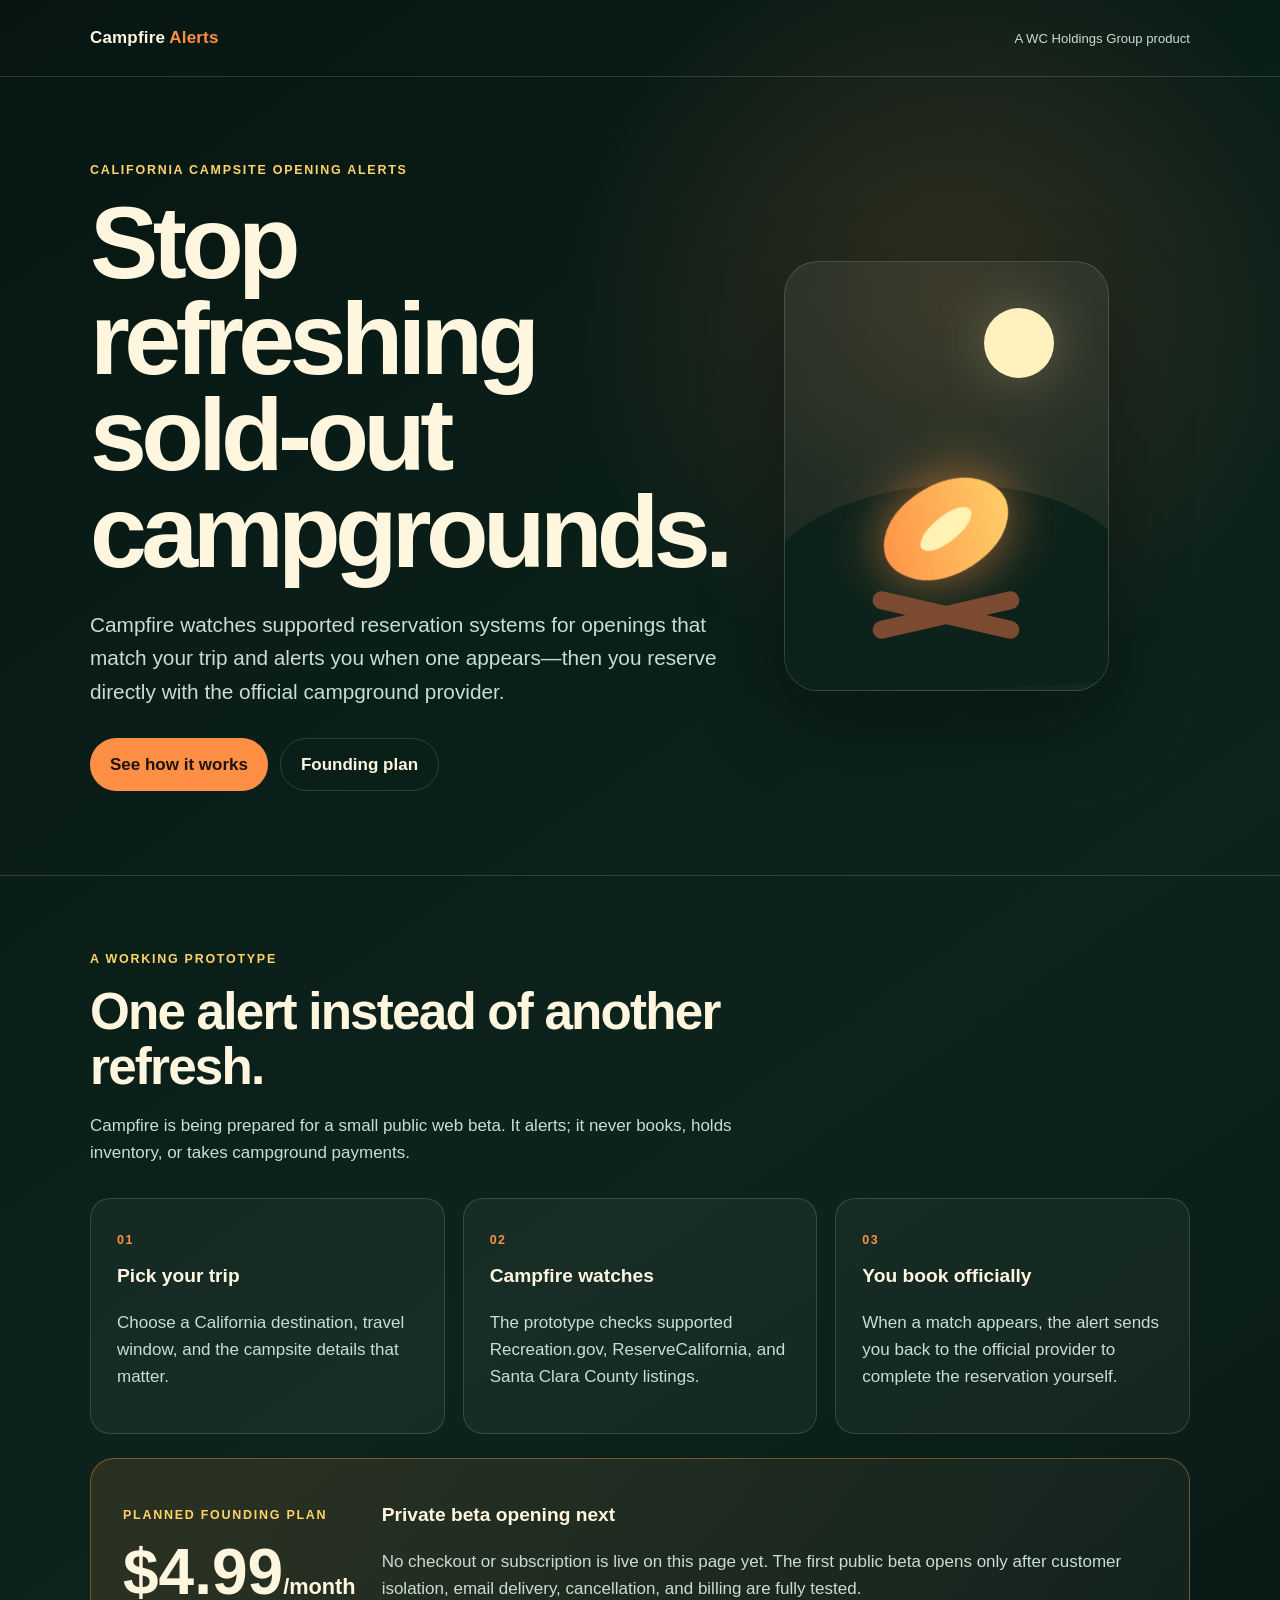
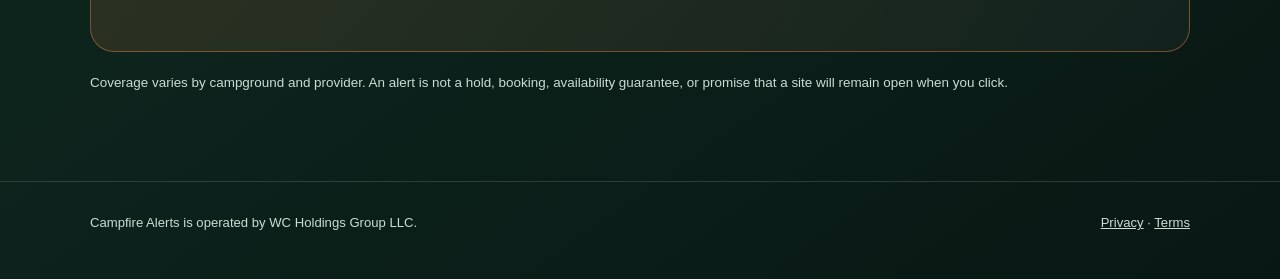
==== campfire/index.html @ 27dc8a1c "Publish Campfire Alerts landing page" ====
<!doctype html>
<html lang="en">
<head>
  <meta charset="utf-8">
  <meta name="viewport" content="width=device-width, initial-scale=1">
  <title>Campfire Alerts | Campsite Opening Alerts</title>
  <meta name="description" content="Campfire watches supported California campground reservation systems and alerts you when a matching campsite opens.">
  <link rel="canonical" href="https://wcholdingsgroup.com/campfire/">
  <meta property="og:title" content="Campfire Alerts">
  <meta property="og:description" content="Stop refreshing sold-out campgrounds.">
  <meta property="og:url" content="https://wcholdingsgroup.com/campfire/">
  <meta property="og:type" content="website">
  <style>
    :root {
      color-scheme: dark;
      --night: #071612;
      --forest: #10352b;
      --pine: #1a5540;
      --ember: #ff8f45;
      --flame: #ffd36b;
      --cream: #fff6df;
      --mist: #c9ddd4;
      --line: rgba(255,255,255,.14);
    }
    * { box-sizing: border-box; }
    html { scroll-behavior: smooth; }
    body {
      margin: 0;
      color: var(--cream);
      background:
        radial-gradient(circle at 74% 16%, rgba(255,143,69,.16), transparent 24rem),
        linear-gradient(145deg, var(--night), #0d241d 60%, #081713);
      font: 17px/1.6 Arial, sans-serif;
    }
    a { color: inherit; }
    .wrap { width: min(1100px, calc(100% - 40px)); margin: 0 auto; }
    header { border-bottom: 1px solid var(--line); }
    nav { min-height: 76px; display: flex; align-items: center; justify-content: space-between; gap: 20px; }
    .brand { font-weight: 900; letter-spacing: .01em; text-decoration: none; }
    .brand span { color: var(--ember); }
    .parent { color: var(--mist); font-size: .82rem; text-decoration: none; }
    .hero { min-height: 70vh; display: grid; grid-template-columns: 1.2fr .8fr; gap: 56px; align-items: center; padding: 84px 0; }
    .kicker { margin: 0 0 14px; color: var(--flame); font-size: .78rem; font-weight: 900; letter-spacing: .14em; text-transform: uppercase; }
    h1 { max-width: 760px; margin: 0; font-size: clamp(3rem, 8vw, 6.7rem); line-height: .94; letter-spacing: -.055em; }
    .lead { max-width: 720px; margin: 28px 0 0; color: var(--mist); font-size: clamp(1.08rem, 2vw, 1.3rem); }
    .actions { display: flex; gap: 12px; flex-wrap: wrap; margin-top: 30px; }
    .button { display: inline-flex; min-height: 50px; align-items: center; justify-content: center; padding: 12px 20px; border-radius: 999px; background: var(--ember); color: #1c130d; font-weight: 900; text-decoration: none; }
    .button.secondary { border: 1px solid var(--line); background: transparent; color: var(--cream); }
    .fire-card { position: relative; min-height: 430px; overflow: hidden; border: 1px solid var(--line); border-radius: 34px; background: linear-gradient(180deg, rgba(255,255,255,.06), rgba(255,255,255,.02)); box-shadow: 0 30px 80px rgba(0,0,0,.35); }
    .moon { position: absolute; top: 46px; right: 54px; width: 70px; height: 70px; border-radius: 50%; background: #fff2bf; box-shadow: 0 0 54px rgba(255,242,191,.25); }
    .hill { position: absolute; right: -8%; bottom: 0; left: -8%; height: 48%; border-radius: 50% 50% 0 0; background: #0b211a; transform: rotate(-3deg); }
    .flame { position: absolute; bottom: 96px; left: 50%; width: 94px; height: 130px; border-radius: 62% 38% 62% 38%; background: linear-gradient(35deg, var(--ember), var(--flame)); filter: drop-shadow(0 0 28px rgba(255,143,69,.65)); transform: translateX(-50%) rotate(45deg); }
    .flame:after { content: ""; position: absolute; inset: 34px; border-radius: inherit; background: #fff2b2; }
    .log { position: absolute; bottom: 66px; left: 50%; width: 150px; height: 18px; border-radius: 99px; background: #7c4931; transform-origin: center; }
    .log.one { transform: translateX(-50%) rotate(13deg); }
    .log.two { transform: translateX(-50%) rotate(-13deg); }
    section.details { padding: 74px 0; border-top: 1px solid var(--line); }
    .section-head { max-width: 700px; margin-bottom: 32px; }
    h2 { margin: 0 0 12px; font-size: clamp(2rem, 4vw, 3.3rem); line-height: 1.08; letter-spacing: -.035em; }
    .muted { color: var(--mist); }
    .grid { display: grid; grid-template-columns: repeat(3, 1fr); gap: 18px; }
    .card { padding: 26px; border: 1px solid var(--line); border-radius: 20px; background: rgba(255,255,255,.045); }
    .number { color: var(--ember); font-size: .78rem; font-weight: 900; letter-spacing: .12em; }
    h3 { margin: 9px 0 8px; font-size: 1.2rem; }
    .price { display: grid; grid-template-columns: 1fr auto; gap: 26px; align-items: center; margin-top: 24px; padding: 32px; border: 1px solid rgba(255,143,69,.4); border-radius: 24px; background: linear-gradient(120deg, rgba(255,143,69,.13), rgba(255,255,255,.035)); }
    .price strong { display: block; font-size: clamp(2.1rem, 5vw, 4rem); line-height: 1; }
    .fine { color: var(--mist); font-size: .84rem; }
    footer { padding: 30px 0 46px; border-top: 1px solid var(--line); color: var(--mist); font-size: .82rem; }
    footer .wrap { display: flex; justify-content: space-between; gap: 20px; flex-wrap: wrap; }
    @media (max-width: 760px) {
      .hero { grid-template-columns: 1fr; padding: 60px 0; }
      .fire-card { min-height: 330px; }
      .grid { grid-template-columns: 1fr; }
      .price { grid-template-columns: 1fr; }
      .parent { display: none; }
    }
  </style>
</head>
<body>
  <header>
    <nav class="wrap" aria-label="Primary navigation">
      <a class="brand" href="/campfire/">Campfire <span>Alerts</span></a>
      <a class="parent" href="/">A WC Holdings Group product</a>
    </nav>
  </header>

  <main>
    <div class="hero wrap">
      <div>
        <p class="kicker">California campsite opening alerts</p>
        <h1>Stop refreshing sold-out campgrounds.</h1>
        <p class="lead">Campfire watches supported reservation systems for openings that match your trip and alerts you when one appears—then you reserve directly with the official campground provider.</p>
        <div class="actions">
          <a class="button" href="#how-it-works">See how it works</a>
          <a class="button secondary" href="#founding-plan">Founding plan</a>
        </div>
      </div>
      <div class="fire-card" aria-label="Campfire beneath a moonlit sky">
        <div class="moon"></div><div class="hill"></div><div class="flame"></div><div class="log one"></div><div class="log two"></div>
      </div>
    </div>

    <section class="details" id="how-it-works">
      <div class="wrap">
        <div class="section-head">
          <p class="kicker">A working prototype</p>
          <h2>One alert instead of another refresh.</h2>
          <p class="muted">Campfire is being prepared for a small public web beta. It alerts; it never books, holds inventory, or takes campground payments.</p>
        </div>
        <div class="grid">
          <article class="card"><span class="number">01</span><h3>Pick your trip</h3><p class="muted">Choose a California destination, travel window, and the campsite details that matter.</p></article>
          <article class="card"><span class="number">02</span><h3>Campfire watches</h3><p class="muted">The prototype checks supported Recreation.gov, ReserveCalifornia, and Santa Clara County listings.</p></article>
          <article class="card"><span class="number">03</span><h3>You book officially</h3><p class="muted">When a match appears, the alert sends you back to the official provider to complete the reservation yourself.</p></article>
        </div>
        <div class="price" id="founding-plan">
          <div>
            <p class="kicker">Planned founding plan</p>
            <strong>$4.99<span style="font-size:.34em">/month</span></strong>
          </div>
          <div>
            <h3>Private beta opening next</h3>
            <p class="muted">No checkout or subscription is live on this page yet. The first public beta opens only after customer isolation, email delivery, cancellation, and billing are fully tested.</p>
          </div>
        </div>
        <p class="fine" style="margin-top:20px">Coverage varies by campground and provider. An alert is not a hold, booking, availability guarantee, or promise that a site will remain open when you click.</p>
      </div>
    </section>
  </main>

  <footer>
    <div class="wrap">
      <span>Campfire Alerts is operated by WC Holdings Group LLC.</span>
      <span><a href="/privacy">Privacy</a> · <a href="/terms">Terms</a></span>
    </div>
  </footer>
</body>
</html>
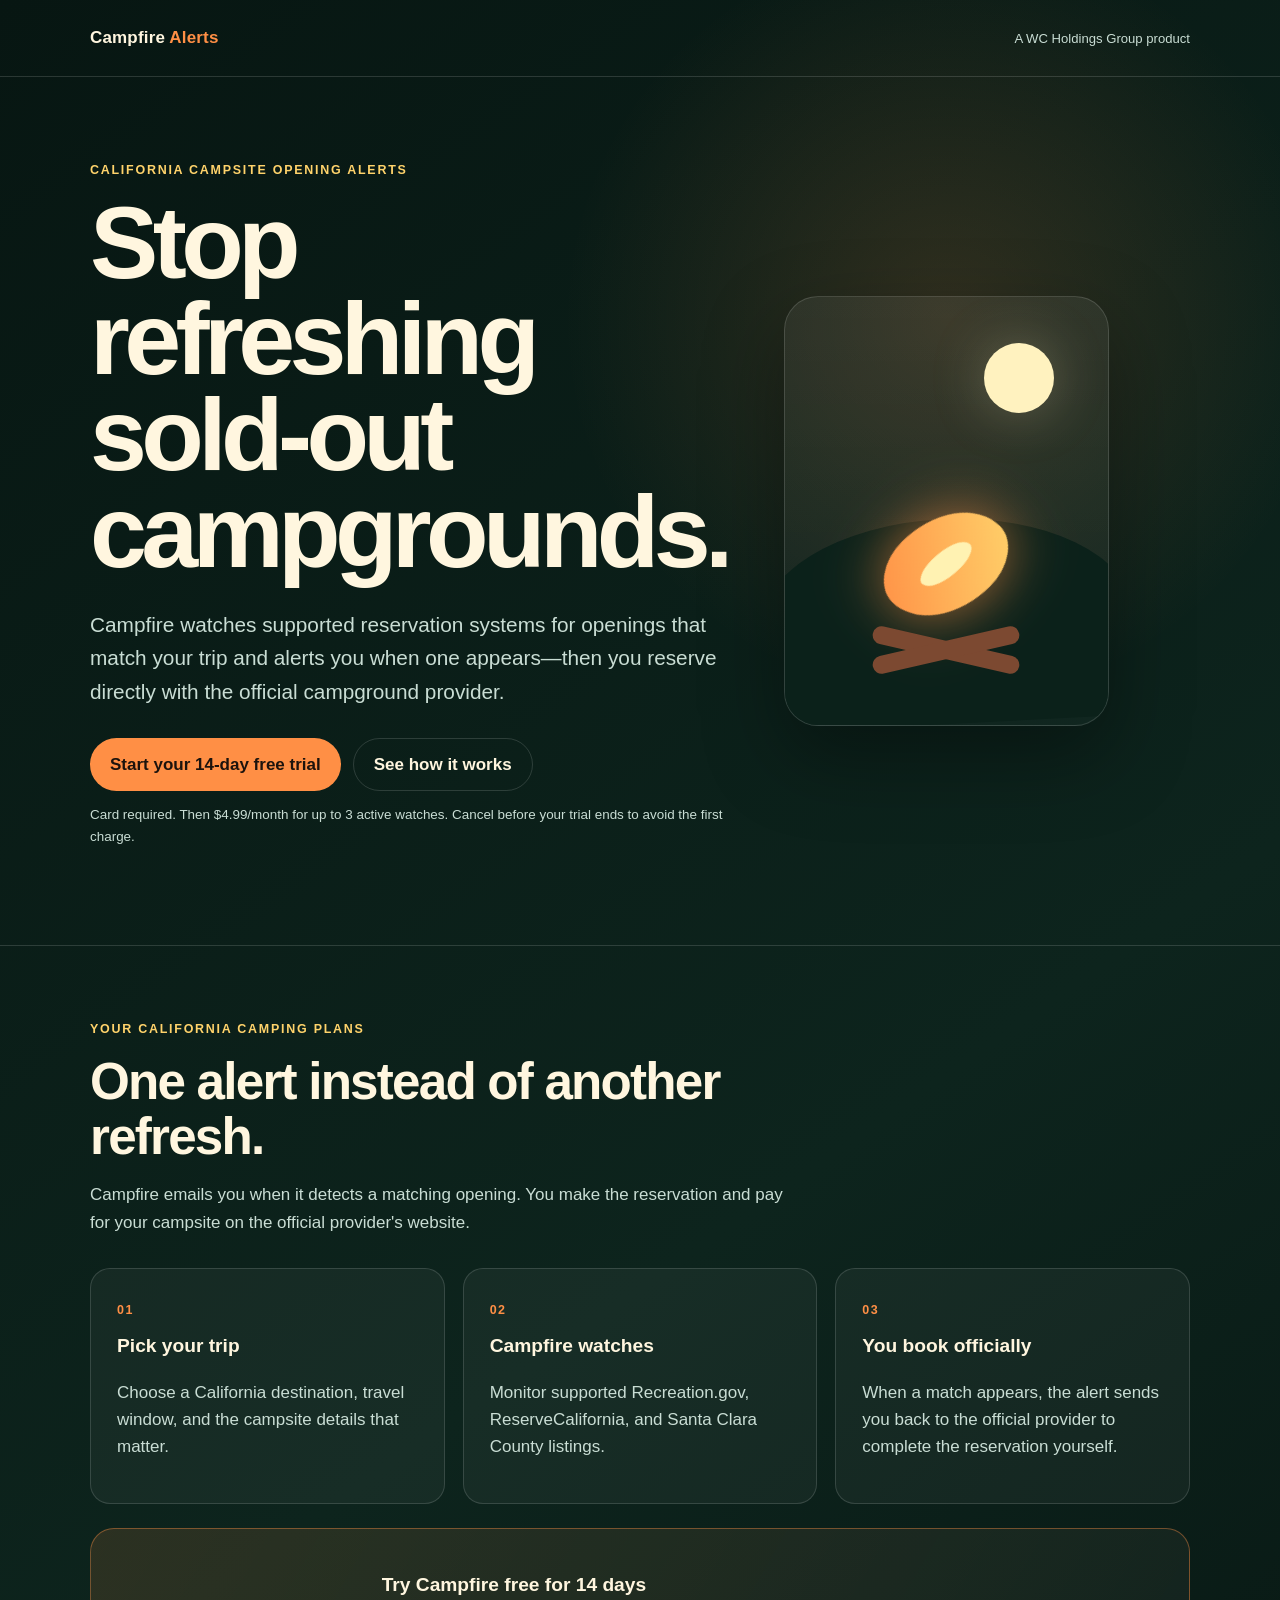
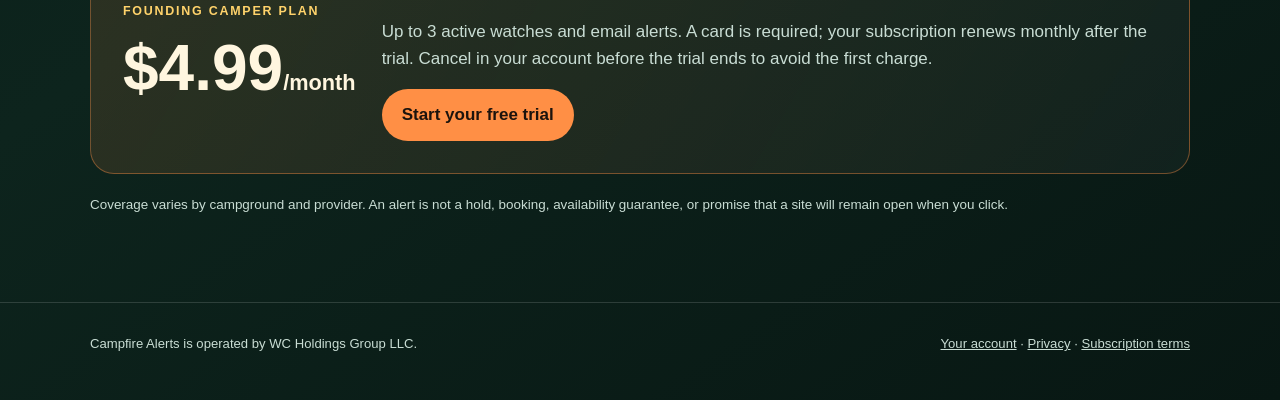
==== commit 405800b8: "Open Campfire trials on the WCHG domain" ====
--- a/campfire/index.html
+++ b/campfire/index.html
@@ -91,9 +91,10 @@
         <h1>Stop refreshing sold-out campgrounds.</h1>
         <p class="lead">Campfire watches supported reservation systems for openings that match your trip and alerts you when one appears—then you reserve directly with the official campground provider.</p>
         <div class="actions">
-          <a class="button" href="#how-it-works">See how it works</a>
-          <a class="button secondary" href="#founding-plan">Founding plan</a>
+          <a class="button" href="https://campfire.wcholdingsgroup.com/account">Start your 14-day free trial</a>
+          <a class="button secondary" href="#how-it-works">See how it works</a>
         </div>
+        <p class="fine">Card required. Then $4.99/month for up to 3 active watches. Cancel before your trial ends to avoid the first charge.</p>
       </div>
       <div class="fire-card" aria-label="Campfire beneath a moonlit sky">
         <div class="moon"></div><div class="hill"></div><div class="flame"></div><div class="log one"></div><div class="log two"></div>
@@ -103,23 +104,24 @@
     <section class="details" id="how-it-works">
       <div class="wrap">
         <div class="section-head">
-          <p class="kicker">A working prototype</p>
+          <p class="kicker">Your California camping plans</p>
           <h2>One alert instead of another refresh.</h2>
-          <p class="muted">Campfire is being prepared for a small public web beta. It alerts; it never books, holds inventory, or takes campground payments.</p>
+          <p class="muted">Campfire emails you when it detects a matching opening. You make the reservation and pay for your campsite on the official provider's website.</p>
         </div>
         <div class="grid">
           <article class="card"><span class="number">01</span><h3>Pick your trip</h3><p class="muted">Choose a California destination, travel window, and the campsite details that matter.</p></article>
-          <article class="card"><span class="number">02</span><h3>Campfire watches</h3><p class="muted">The prototype checks supported Recreation.gov, ReserveCalifornia, and Santa Clara County listings.</p></article>
+          <article class="card"><span class="number">02</span><h3>Campfire watches</h3><p class="muted">Monitor supported Recreation.gov, ReserveCalifornia, and Santa Clara County listings.</p></article>
           <article class="card"><span class="number">03</span><h3>You book officially</h3><p class="muted">When a match appears, the alert sends you back to the official provider to complete the reservation yourself.</p></article>
         </div>
         <div class="price" id="founding-plan">
           <div>
-            <p class="kicker">Planned founding plan</p>
+            <p class="kicker">Founding Camper plan</p>
             <strong>$4.99<span style="font-size:.34em">/month</span></strong>
           </div>
           <div>
-            <h3>Private beta opening next</h3>
-            <p class="muted">No checkout or subscription is live on this page yet. The first public beta opens only after customer isolation, email delivery, cancellation, and billing are fully tested.</p>
+            <h3>Try Campfire free for 14 days</h3>
+            <p class="muted">Up to 3 active watches and email alerts. A card is required; your subscription renews monthly after the trial. Cancel in your account before the trial ends to avoid the first charge.</p>
+            <a class="button" href="https://campfire.wcholdingsgroup.com/account">Start your free trial</a>
           </div>
         </div>
         <p class="fine" style="margin-top:20px">Coverage varies by campground and provider. An alert is not a hold, booking, availability guarantee, or promise that a site will remain open when you click.</p>
@@ -130,7 +132,7 @@
   <footer>
     <div class="wrap">
       <span>Campfire Alerts is operated by WC Holdings Group LLC.</span>
-      <span><a href="/privacy">Privacy</a> · <a href="/terms">Terms</a></span>
+      <span><a href="https://campfire.wcholdingsgroup.com/account">Your account</a> · <a href="https://campfire.wcholdingsgroup.com/subscription-privacy">Privacy</a> · <a href="https://campfire.wcholdingsgroup.com/subscription-terms">Subscription terms</a></span>
     </div>
   </footer>
 </body>
